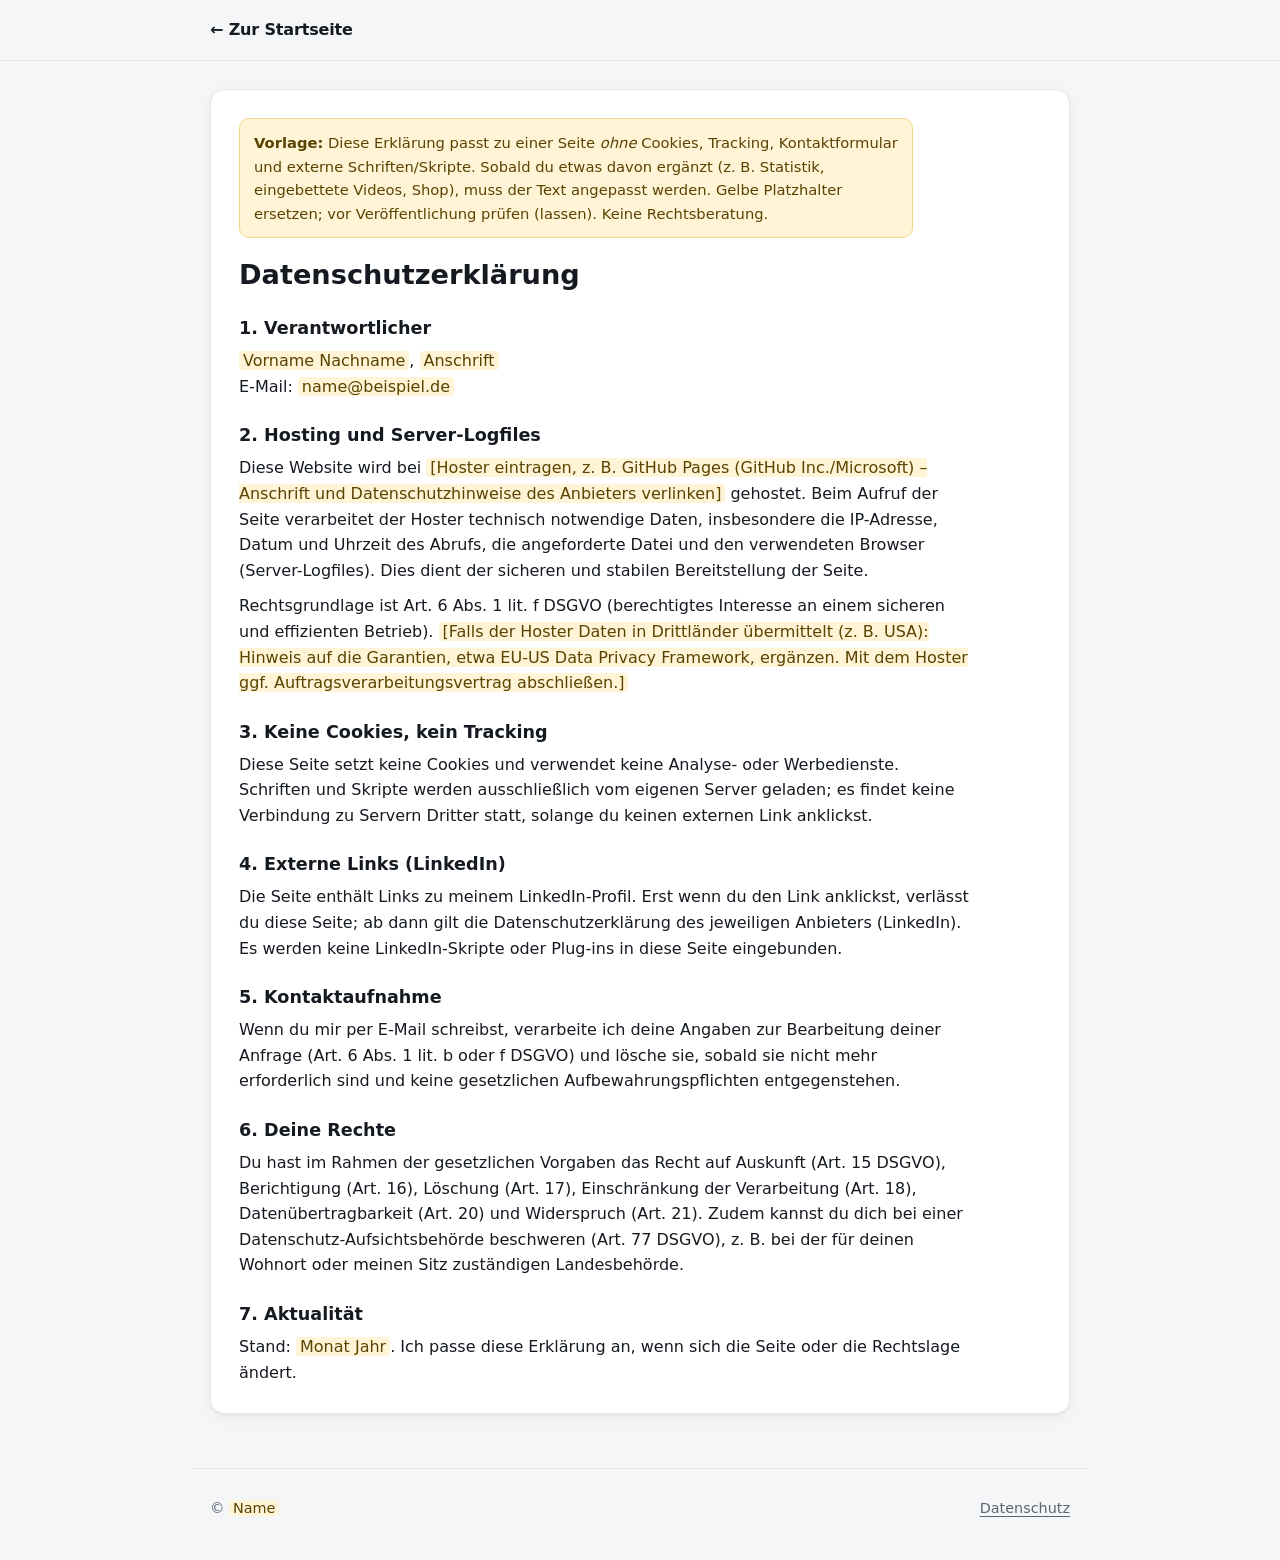
==== datenschutz.html @ 3ba8a784 "Add files via upload Landingpage_SM_V01" ====
<!doctype html>
<html lang="de">
<head>
  <meta charset="utf-8">
  <meta name="viewport" content="width=device-width, initial-scale=1">
  <title>Datenschutzerklärung</title>
  <meta name="color-scheme" content="light dark">
  <meta http-equiv="Content-Security-Policy" content="default-src 'self'; img-src 'self' data:; object-src 'none'; base-uri 'self'; form-action 'none'">
  <link rel="stylesheet" href="css/style.css">
</head>
<body>
  <header class="topbar">
    <div class="wrap topbar-in">
      <a class="brand" href="index.html">← Zur Startseite</a>
    </div>
  </header>

  <main class="wrap">
    <article class="legal">
      <p class="notice"><strong>Vorlage:</strong> Diese Erklärung passt zu einer Seite <em>ohne</em> Cookies, Tracking, Kontaktformular und externe Schriften/Skripte. Sobald du etwas davon ergänzt (z. B. Statistik, eingebettete Videos, Shop), muss der Text angepasst werden. Gelbe Platzhalter ersetzen; vor Veröffentlichung prüfen (lassen). Keine Rechtsberatung.</p>

      <h1>Datenschutzerklärung</h1>

      <h2>1. Verantwortlicher</h2>
      <p>
        <span class="ph">Vorname Nachname</span>, <span class="ph">Anschrift</span><br>
        E-Mail: <span class="ph">name@beispiel.de</span>
      </p>

      <h2>2. Hosting und Server-Logfiles</h2>
      <p>Diese Website wird bei <span class="ph">[Hoster eintragen, z. B. GitHub Pages (GitHub Inc./Microsoft) – Anschrift und Datenschutzhinweise des Anbieters verlinken]</span> gehostet. Beim Aufruf der Seite verarbeitet der Hoster technisch notwendige Daten, insbesondere die IP-Adresse, Datum und Uhrzeit des Abrufs, die angeforderte Datei und den verwendeten Browser (Server-Logfiles). Dies dient der sicheren und stabilen Bereitstellung der Seite.</p>
      <p>Rechtsgrundlage ist Art. 6 Abs. 1 lit. f DSGVO (berechtigtes Interesse an einem sicheren und effizienten Betrieb). <span class="ph">[Falls der Hoster Daten in Drittländer übermittelt (z. B. USA): Hinweis auf die Garantien, etwa EU-US Data Privacy Framework, ergänzen. Mit dem Hoster ggf. Auftragsverarbeitungsvertrag abschließen.]</span></p>

      <h2>3. Keine Cookies, kein Tracking</h2>
      <p>Diese Seite setzt keine Cookies und verwendet keine Analyse- oder Werbedienste. Schriften und Skripte werden ausschließlich vom eigenen Server geladen; es findet keine Verbindung zu Servern Dritter statt, solange du keinen externen Link anklickst.</p>

      <h2>4. Externe Links (LinkedIn)</h2>
      <p>Die Seite enthält Links zu meinem LinkedIn-Profil. Erst wenn du den Link anklickst, verlässt du diese Seite; ab dann gilt die Datenschutzerklärung des jeweiligen Anbieters (LinkedIn). Es werden keine LinkedIn-Skripte oder Plug-ins in diese Seite eingebunden.</p>

      <h2>5. Kontaktaufnahme</h2>
      <p>Wenn du mir per E-Mail schreibst, verarbeite ich deine Angaben zur Bearbeitung deiner Anfrage (Art. 6 Abs. 1 lit. b oder f DSGVO) und lösche sie, sobald sie nicht mehr erforderlich sind und keine gesetzlichen Aufbewahrungspflichten entgegenstehen.</p>

      <h2>6. Deine Rechte</h2>
      <p>Du hast im Rahmen der gesetzlichen Vorgaben das Recht auf Auskunft (Art. 15 DSGVO), Berichtigung (Art. 16), Löschung (Art. 17), Einschränkung der Verarbeitung (Art. 18), Datenübertragbarkeit (Art. 20) und Widerspruch (Art. 21). Zudem kannst du dich bei einer Datenschutz-Aufsichtsbehörde beschweren (Art. 77 DSGVO), z. B. bei der für deinen Wohnort oder meinen Sitz zuständigen Landesbehörde.</p>

      <h2>7. Aktualität</h2>
      <p>Stand: <span class="ph">Monat Jahr</span>. Ich passe diese Erklärung an, wenn sich die Seite oder die Rechtslage ändert.</p>
    </article>
  </main>

  <footer class="wrap foot">
    <span>© <span class="ph">Name</span></span>
    <nav aria-label="Rechtliches">
      <a href="datenschutz.html">Datenschutz</a>
    </nav>
  </footer>
</body>
</html>
---- css/style.css ----
/* ==========================================================
   Persönliche Homepage – Styles
   Keine externen Schriften/Ressourcen (DSGVO: keine Verbindung zu Dritten)

   Aufbau:
   1) Farben/Tokens (hell, dunkel automatisch oder per data-theme)
   2) Grundlagen, Kopfzeile, Reiter
   3) Bausteine (Hero, Zeitleiste, Karten, Chips, Projekte, Shop)
   4) Layout-Varianten via <html data-layout="...">
        klassisch (Standard) | seitenleiste | kacheln
   5) Rechtstexte, Fußzeile, Mobil
   ========================================================== */

/* ---------- 1) Tokens ---------- */
:root {
  --bg: #f5f6f8;
  --surface: #ffffff;
  --text: #151a21;
  --muted: #5b6673;
  --line: #e3e7ec;
  --accent: #0e7490;
  --accent-soft: #e0f2f7;
  --accent-ink: #ffffff;
  --hero-a: #0e7490;
  --hero-b: #3b4fd6;
  --hero-ink: #ffffff;
  --warn-bg: #fff4d6;
  --warn-ink: #5a4300;
  --warn-line: #f0d58a;
  --ok: #16803c;
  --radius: 14px;
  --shadow: 0 1px 2px rgba(16, 24, 40, .05), 0 4px 16px rgba(16, 24, 40, .05);
  --w: 900px;
  --font: system-ui, -apple-system, "Segoe UI", Roboto, "Helvetica Neue", Arial, sans-serif;
  color-scheme: light dark;
}
:root[data-theme="light"] { color-scheme: light; }
:root[data-theme="dark"] {
  color-scheme: dark;
  --bg: #0e1217; --surface: #161c24; --text: #e8ecf1; --muted: #9aa6b4; --line: #26303b;
  --accent: #38bdd8; --accent-soft: #12303a; --accent-ink: #04222b;
  --hero-a: #0d3d4d; --hero-b: #232a63; --hero-ink: #eaf2f7;
  --warn-bg: #3a3013; --warn-ink: #f3e2ae; --warn-line: #6b5a22; --ok: #4ade80;
  --shadow: none;
}
@media (prefers-color-scheme: dark) {
  :root:not([data-theme="light"]) {
    --bg: #0e1217; --surface: #161c24; --text: #e8ecf1; --muted: #9aa6b4; --line: #26303b;
    --accent: #38bdd8; --accent-soft: #12303a; --accent-ink: #04222b;
    --hero-a: #0d3d4d; --hero-b: #232a63; --hero-ink: #eaf2f7;
    --warn-bg: #3a3013; --warn-ink: #f3e2ae; --warn-line: #6b5a22; --ok: #4ade80;
    --shadow: none;
  }
}

/* ---------- 2) Grundlagen ---------- */
*, *::before, *::after { box-sizing: border-box; }
[hidden] { display: none !important; }
html { -webkit-text-size-adjust: 100%; scroll-behavior: smooth; }
body { margin: 0; background: var(--bg); color: var(--text); font: 16px/1.6 var(--font); }
a { color: var(--accent); text-underline-offset: 3px; }
a:hover { text-decoration-thickness: 2px; }
:focus-visible { outline: 3px solid var(--accent); outline-offset: 2px; border-radius: 6px; }
h1, h2, h3 { line-height: 1.25; margin: 0; }
p { margin: 0; }

.wrap { width: 100%; max-width: var(--w); margin: 0 auto; padding: 0 20px; }
.skip { position: absolute; left: -999px; top: 8px; background: var(--surface); padding: 8px 12px; border-radius: 8px; z-index: 100; }
.skip:focus { left: 12px; }

.topbar {
  position: sticky; top: 0; z-index: 20;
  background: color-mix(in srgb, var(--bg) 88%, transparent);
  backdrop-filter: saturate(1.4) blur(10px);
  border-bottom: 1px solid var(--line);
}
.topbar-in { display: flex; align-items: center; justify-content: space-between; gap: 16px; min-height: 60px; }
.brand { font-weight: 700; letter-spacing: -.01em; color: var(--text); text-decoration: none; white-space: nowrap; }
.tabs { display: flex; gap: 4px; overflow-x: auto; scrollbar-width: none; padding: 8px 0; }
.tabs::-webkit-scrollbar { display: none; }
.tab {
  font: inherit; font-weight: 600; font-size: .95rem; color: var(--muted); background: transparent;
  border: 0; border-radius: 999px; padding: 8px 16px; cursor: pointer; white-space: nowrap;
  transition: background .15s, color .15s;
}
.tab:hover { color: var(--text); background: var(--accent-soft); }
.tab[aria-selected="true"] { background: var(--accent); color: var(--accent-ink); }

main.wrap { padding-top: 28px; padding-bottom: 24px; outline: none; }

/* ---------- 3) Bausteine ---------- */
.hero {
  display: flex; gap: 22px; align-items: flex-start;
  background: var(--surface); border: 1px solid var(--line); border-radius: calc(var(--radius) + 4px);
  padding: 28px; box-shadow: var(--shadow);
}
.avatar {
  flex: none; width: 84px; height: 84px; border-radius: 50%; display: grid; place-items: center; overflow: hidden;
  background: linear-gradient(135deg, var(--accent), color-mix(in srgb, var(--accent) 55%, #6366f1));
  color: var(--accent-ink); font-size: 1.9rem; font-weight: 700; letter-spacing: .02em;
}
.avatar img { width: 100%; height: 100%; object-fit: cover; object-position: 50% 28%; display: block; }
.avatar-col { flex: none; display: flex; flex-direction: row; align-items: center; gap: 12px; }
.hero-leitspruch { margin: 0; max-width: 130px; text-align: left; font-size: .78rem; font-style: italic; line-height: 1.3; color: var(--muted); }
.hero h1 { font-size: clamp(1.6rem, 4vw, 2.1rem); letter-spacing: -.02em; }
.hero .subtitle { color: var(--accent); font-weight: 600; margin-top: 4px; }
.hero .place { color: var(--muted); font-size: .92rem; margin-top: 2px; }
.hero .summary { margin-top: 14px; max-width: 62ch; white-space: pre-line; }
.actions { display: flex; flex-wrap: wrap; gap: 10px; margin-top: 18px; }
.btn {
  display: inline-flex; align-items: center; gap: 8px; padding: 9px 16px; border-radius: 999px;
  font-weight: 600; font-size: .93rem; text-decoration: none; border: 1px solid var(--accent); color: var(--accent); background: transparent;
}
.btn:hover { background: var(--accent-soft); }
.btn.primary { background: var(--accent); color: var(--accent-ink); }
.btn.primary:hover { filter: brightness(1.08); }

.stats { display: none; }
.stat { background: var(--surface); border: 1px solid var(--line); border-radius: var(--radius); padding: 16px 20px; box-shadow: var(--shadow); }
.stat b { display: block; font-size: 2rem; line-height: 1.1; color: var(--accent); letter-spacing: -.02em; }
.stat span { color: var(--muted); font-size: .9rem; }

.person { display: flex; flex-direction: column; }
.col-side, .col-main { display: contents; }
.hero { order: 1; }
.stats { order: 2; }
.sec-karriere { order: 3; }
.sec-qualifikationen { order: 4; }
.sec-kompetenzen { order: 5; }

.section { margin-top: 40px; }
.section > h2 { display: flex; align-items: center; gap: 12px; font-size: 1.3rem; letter-spacing: -.01em; margin-bottom: 18px; }
.section > h2::before { content: ""; width: 5px; height: 1.3em; border-radius: 3px; background: var(--accent); }
.count { font-size: .8rem; font-weight: 600; color: var(--muted); background: var(--surface); border: 1px solid var(--line); border-radius: 999px; padding: 1px 10px; }

.timeline { list-style: none; margin: 0; padding: 0 0 0 22px; border-left: 2px solid var(--line); }
.tl-item { position: relative; padding: 0 0 8px 18px; margin-bottom: 18px; }
.tl-item::before { content: ""; position: absolute; left: -29px; top: 6px; width: 12px; height: 12px; border-radius: 50%; background: var(--bg); border: 3px solid var(--accent); }
.tl-item.is-current::before { background: var(--accent); }
.tl-card { background: var(--surface); border: 1px solid var(--line); border-radius: var(--radius); padding: 16px 18px; box-shadow: var(--shadow); }
.tl-head { display: flex; flex-wrap: wrap; align-items: center; gap: 10px; }
.tl-head h3 { font-size: 1.05rem; }
.tl-org { font-weight: 600; margin-top: 2px; }
.tl-date { color: var(--muted); font-size: .9rem; margin-top: 2px; }
.tl-desc { margin-top: 10px; white-space: pre-line; font-size: .95rem; }
.badge { font-size: .72rem; font-weight: 700; text-transform: uppercase; letter-spacing: .05em; padding: 2px 9px; border-radius: 999px; background: var(--accent-soft); color: var(--accent); }
.badge.muted { background: transparent; border: 1px solid var(--line); color: var(--muted); }

.grid { list-style: none; margin: 0; padding: 0; display: grid; grid-template-columns: repeat(auto-fill, minmax(270px, 1fr)); gap: 14px; }
.qcard { background: var(--surface); border: 1px solid var(--line); border-radius: var(--radius); padding: 16px 18px; box-shadow: var(--shadow); display: flex; flex-direction: column; gap: 4px; }
.qcard h3 { font-size: 1rem; }
.q-org { font-weight: 600; font-size: .93rem; }
.q-date { color: var(--muted); font-size: .88rem; }
.q-desc { font-size: .9rem; margin-top: 6px; white-space: pre-line; }
.q-link { margin-top: auto; padding-top: 8px; font-size: .9rem; font-weight: 600; }
.tag { align-self: flex-start; font-size: .7rem; font-weight: 700; text-transform: uppercase; letter-spacing: .06em; padding: 2px 9px; border-radius: 999px; border: 1px solid var(--line); color: var(--muted); margin-bottom: 4px; }
.tag-ausbildung { border-color: var(--accent); color: var(--accent); }

.chips { list-style: none; margin: 0; padding: 0; display: flex; flex-wrap: wrap; gap: 8px; }
.chip { background: var(--accent-soft); color: var(--text); border-radius: 999px; padding: 6px 14px; font-size: .92rem; font-weight: 500; }
.empty { color: var(--muted); font-style: italic; }

/* Projekte */
.page-head { margin-bottom: 22px; }
.page-head h1 { font-size: 1.7rem; letter-spacing: -.02em; }
.page-head p { color: var(--muted); margin-top: 6px; max-width: 62ch; }
.pgroup-title { font-size: 1.05rem; font-weight: 700; color: var(--muted); letter-spacing: .01em; margin: 0 0 16px; }
.pdivider { border: 0; border-top: 1px solid var(--line); margin: 34px 0; }
.pgrid { list-style: none; margin: 0; padding: 0; display: grid; grid-template-columns: repeat(auto-fill, minmax(290px, 1fr)); gap: 18px; }
.pcard { background: var(--surface); border: 1px solid var(--line); border-radius: var(--radius); box-shadow: var(--shadow); overflow: hidden; display: flex; flex-direction: column; }
.pshot { aspect-ratio: 16 / 10; display: grid; place-items: center; border-bottom: 1px solid var(--line); background: linear-gradient(135deg, var(--accent-soft), var(--bg)); }
.pshot img { width: 100%; height: 100%; object-fit: cover; object-position: top; display: block; }
.pshot.is-empty { color: var(--muted); font-size: .85rem; align-content: center; justify-items: center; gap: 6px; }
.pshot.is-empty svg { width: 34px; height: 34px; opacity: .7; }
.pbody { padding: 16px 18px 18px; display: flex; flex-direction: column; gap: 10px; flex: 1; }
.pbody h3 { font-size: 1.1rem; }
.phead { display: flex; align-items: center; justify-content: space-between; gap: 10px; }
.pdesc { font-size: .95rem; }
.ptags { list-style: none; margin: 0; padding: 0; display: flex; flex-wrap: wrap; gap: 6px; }
.ptag { font-size: .78rem; padding: 2px 9px; border-radius: 999px; border: 1px solid var(--line); color: var(--muted); }
.plink { margin-top: auto; font-weight: 600; font-size: .92rem; }

/* Business-Projekte: Icon statt Screenshot */
.pdesc-row { display: flex; gap: 12px; align-items: flex-start; }
.picon { flex: none; display: flex; align-items: center; justify-content: center; width: 34px; height: 34px; border-radius: 10px; background: var(--accent-soft); }
.picon svg { width: 20px; height: 20px; color: var(--accent); }
.pdesc-row .pdesc { flex: 1; min-width: 0; }

/* Private Projekte: kompakte Zeilen statt Karten */
.pgrid-rows { grid-template-columns: 1fr; gap: 10px; }
.pcard-row { flex-direction: row; align-items: center; }
.pcard-row .pbody { padding: 14px 16px; gap: 6px; }
.pcard-row .pdesc { font-size: .9rem; }
.pshot-sm { flex: none; width: 128px; height: 88px; margin: 10px; border-radius: var(--radius); aspect-ratio: auto; border-bottom: 0; }
.pshot-sm img { border-radius: var(--radius); }
.pshot-sm.is-empty svg { width: 22px; height: 22px; }
@media (max-width: 640px) {
  .pcard-row { flex-direction: row; }
  .pshot-sm { width: 84px; height: 64px; margin: 8px; }
  .pcard-row .pbody { padding: 10px 12px; }
}

/* Shop-Platzhalter */
.placeholder-card { text-align: center; background: var(--surface); border: 1px dashed var(--line); border-radius: calc(var(--radius) + 4px); padding: 56px 24px; box-shadow: var(--shadow); }
.placeholder-card svg { width: 46px; height: 46px; color: var(--accent); margin-bottom: 14px; }
.placeholder-card h1 { font-size: 1.5rem; }
.placeholder-card p { color: var(--muted); max-width: 52ch; margin: 10px auto 0; }
.placeholder-card .actions { justify-content: center; }

/* ---------- 4a) Layout „seitenleiste“ ---------- */
[data-layout="seitenleiste"] { --w: 1080px; }
[data-layout="seitenleiste"] .person { display: grid; grid-template-columns: 310px minmax(0, 1fr); gap: 28px; align-items: start; }
[data-layout="seitenleiste"] .col-side { display: flex; flex-direction: column; gap: 20px; }
[data-layout="seitenleiste"] .col-main { display: block; }
[data-layout="seitenleiste"] .hero,
[data-layout="seitenleiste"] .stats,
[data-layout="seitenleiste"] .section { order: 0; }
[data-layout="seitenleiste"] .hero { flex-direction: column; gap: 16px; padding: 24px; }
[data-layout="seitenleiste"] .hero h1 { font-size: 1.6rem; }
[data-layout="seitenleiste"] .hero .avatar { width: 116px; height: 116px; }
[data-layout="seitenleiste"] .hero .summary { font-size: .95rem; }
[data-layout="seitenleiste"] .col-side .section { margin-top: 0; background: var(--surface); border: 1px solid var(--line); border-radius: var(--radius); padding: 20px; box-shadow: var(--shadow); }
[data-layout="seitenleiste"] .col-side .section > h2 { font-size: 1.05rem; margin-bottom: 14px; }
[data-layout="seitenleiste"] .col-side .chip { font-size: .85rem; padding: 4px 11px; }
[data-layout="seitenleiste"] .grid { grid-template-columns: repeat(auto-fill, minmax(230px, 1fr)); }
@media (min-width: 861px) {
  [data-layout="seitenleiste"] .col-main > .section:first-child { margin-top: 0; }
}
@media (min-height: 780px) and (min-width: 861px) {
  [data-layout="seitenleiste"] .col-side { position: sticky; top: 84px; }
}
@media (max-width: 860px) {
  [data-layout="seitenleiste"] .person { display: flex; flex-direction: column; gap: 0; }
  [data-layout="seitenleiste"] .col-side, [data-layout="seitenleiste"] .col-main { display: contents; }
  [data-layout="seitenleiste"] .hero { order: 1; }
  [data-layout="seitenleiste"] .sec-karriere { order: 3; margin-top: 40px; }
  [data-layout="seitenleiste"] .sec-qualifikationen { order: 4; }
  [data-layout="seitenleiste"] .sec-kompetenzen { order: 5; margin-top: 40px; }
  [data-layout="seitenleiste"] .hero { flex-direction: row; }
}

/* ---------- 4b) Layout „kacheln“ (Bento-Raster) ---------- */
[data-layout="kacheln"] { --w: 1080px; }
[data-layout="kacheln"] .person { display: grid; grid-template-columns: repeat(12, minmax(0, 1fr)); gap: 16px; align-items: start; }
[data-layout="kacheln"] .hero {
  grid-column: 1 / -1; grid-row: 1; align-items: center; border: 0; padding: 34px;
  background: linear-gradient(135deg, var(--hero-a), var(--hero-b)); color: var(--hero-ink);
}
[data-layout="kacheln"] .hero .avatar { width: 120px; height: 120px; background: rgba(255,255,255,.18); color: var(--hero-ink); border: 2px solid rgba(255,255,255,.35); }
[data-layout="kacheln"] .hero .subtitle { color: var(--hero-ink); opacity: .92; }
[data-layout="kacheln"] .hero .place { color: var(--hero-ink); opacity: .75; }
[data-layout="kacheln"] .hero .hero-leitspruch { color: var(--hero-ink); opacity: .75; }
[data-layout="kacheln"] .hero .btn { color: var(--hero-ink); border-color: rgba(255,255,255,.55); }
[data-layout="kacheln"] .hero .btn:hover { background: rgba(255,255,255,.14); }
[data-layout="kacheln"] .hero .btn.primary { background: #fff; color: #0b2f3a; border-color: #fff; }
[data-layout="kacheln"] .stats { grid-column: 1 / -1; grid-row: 2; display: grid; grid-template-columns: repeat(3, 1fr); gap: 16px; }
[data-layout="kacheln"] .section {
  margin-top: 0; background: var(--surface); border: 1px solid var(--line); border-radius: calc(var(--radius) + 4px);
  padding: 22px; box-shadow: var(--shadow);
}
[data-layout="kacheln"] .sec-karriere { grid-column: 1 / span 7; grid-row: 3; order: 0; }
[data-layout="kacheln"] .sec-kompetenzen { grid-column: 1 / span 7; grid-row: 4; order: 0; }
[data-layout="kacheln"] .sec-qualifikationen { grid-column: 8 / -1; grid-row: 3 / span 2; order: 0; }
[data-layout="kacheln"] .hero, [data-layout="kacheln"] .stats { order: 0; }
[data-layout="kacheln"] .section > h2 { font-size: 1.1rem; margin-bottom: 16px; }
[data-layout="kacheln"] .tl-card { background: transparent; border: 0; box-shadow: none; padding: 0; }
[data-layout="kacheln"] .timeline { padding-left: 16px; }
[data-layout="kacheln"] .tl-item { padding-left: 14px; margin-bottom: 10px; }
[data-layout="kacheln"] .tl-item::before { left: -23px; }
[data-layout="kacheln"] .tl-item + .tl-item .tl-card { border-top: 0; }
[data-layout="kacheln"] .grid { grid-template-columns: 1fr; gap: 10px; }
[data-layout="kacheln"] .qcard { background: var(--bg); box-shadow: none; padding: 12px 14px; }
[data-layout="kacheln"] .chip { font-size: .85rem; padding: 4px 11px; }
/* Variante D: Kacheln ohne Kennzahlen-Reihe */
[data-layout="kacheln"][data-kennzahlen="aus"] .stats { display: none; }
[data-layout="kacheln"][data-kennzahlen="aus"] .sec-karriere { grid-row: 2; }
[data-layout="kacheln"][data-kennzahlen="aus"] .sec-kompetenzen { grid-row: 3; }
[data-layout="kacheln"][data-kennzahlen="aus"] .sec-qualifikationen { grid-row: 2 / span 2; }
@media (max-width: 860px) {
  [data-layout="kacheln"] .person { display: flex; flex-direction: column; }
  [data-layout="kacheln"] .hero { order: 1; padding: 24px; align-items: flex-start; }
  [data-layout="kacheln"] .stats { order: 2; grid-template-columns: repeat(3, 1fr); gap: 10px; }
  [data-layout="kacheln"] .stat { padding: 12px; }
  [data-layout="kacheln"] .stat b { font-size: 1.5rem; }
  [data-layout="kacheln"] .sec-karriere { order: 3; }
  [data-layout="kacheln"] .sec-qualifikationen { order: 4; }
  [data-layout="kacheln"] .sec-kompetenzen { order: 5; }
}

/* ---------- 5) Fußzeile, Rechtstexte, Mobil ---------- */
.foot { display: flex; flex-wrap: wrap; justify-content: space-between; gap: 10px 20px; padding-top: 28px; padding-bottom: 40px; margin-top: 30px; border-top: 1px solid var(--line); color: var(--muted); font-size: .9rem; }
.foot nav { display: flex; gap: 18px; }
.foot a { color: var(--muted); }
.foot a:hover { color: var(--accent); }

.legal { background: var(--surface); border: 1px solid var(--line); border-radius: var(--radius); padding: 28px; box-shadow: var(--shadow); }
.legal h1 { font-size: 1.7rem; margin-bottom: 16px; }
.legal h2 { font-size: 1.1rem; margin: 26px 0 8px; }
.legal p, .legal li { max-width: 72ch; }
.legal p + p { margin-top: 10px; }
.legal ul { padding-left: 20px; }
.notice { background: var(--warn-bg); color: var(--warn-ink); border: 1px solid var(--warn-line); border-radius: 10px; padding: 12px 14px; font-size: .92rem; margin-bottom: 20px; }
.ph { background: var(--warn-bg); color: var(--warn-ink); padding: 0 4px; border-radius: 4px; }

@media (max-width: 640px) {
  .topbar-in { flex-wrap: wrap; padding-top: 6px; }
  .tabs { width: 100%; }
  .hero { flex-direction: column; padding: 22px; }
  .avatar { width: 72px; height: 72px; font-size: 1.6rem; }
  [data-layout="seitenleiste"] .hero, [data-layout="kacheln"] .hero { flex-direction: column; }
}
@media (prefers-reduced-motion: reduce) { html { scroll-behavior: auto; } * { transition: none !important; } }
@media print { .topbar, .foot nav, .actions { display: none; } body { background: #fff; } }

/* ==== HERO-VARIANTEN D, D1, D2, D3 (Kachel-Layout ohne Kennzahlen) ====
   Aktivierung über config.js: layout: "kacheln-ohne-kennzahlen" (D), "kacheln-d1", "kacheln-d2", "kacheln-d3"
   Die Motive (Skyline, Sterne) sind eingebettete SVGs: keine externen Ressourcen. */
[data-hero] .hero { position: relative; overflow: hidden; isolation: isolate; }
[data-hero] .hero > * { position: relative; z-index: 1; }
[data-hero] .hero h1 { letter-spacing: -.025em; }
[data-hero] .hero .place::before {
  content: ""; display: inline-block; width: 15px; height: 15px; margin-right: 6px; vertical-align: -2px;
  background: url("[data-uri]") center / contain no-repeat;
}

/* --- D: Skyline im Abendlicht --- */
[data-hero="d"] .hero {
  padding: 40px 42px 118px; align-items: center; gap: 30px;
  background:
    radial-gradient(120% 80% at 50% 125%, rgba(255, 158, 84, .42), transparent 62%),
    linear-gradient(180deg, #0a1330 0%, #12305a 60%, #1b4068 100%);
  border: 1px solid rgba(255, 255, 255, .1);
  box-shadow: 0 18px 50px rgba(2, 8, 24, .45);
}
[data-hero="d"] .hero::before {
  content: ""; position: absolute; inset: auto 0 0 0; height: 150px; z-index: 0; pointer-events: none;
  background:
    url("[data-uri]") repeat-x left bottom / auto 120px,
    url("[data-uri]") repeat-x 90px bottom / auto 150px;
}
[data-hero="d"] .hero::after {
  content: ""; position: absolute; inset: 0 0 45% 0; z-index: 0; pointer-events: none; opacity: .8;
  background: url("[data-uri]") repeat left top;
}
[data-hero="d"] .hero .avatar {
  width: 132px; height: 132px; border: 3px solid rgba(255, 255, 255, .9);
  box-shadow: 0 0 0 7px rgba(56, 189, 216, .22), 0 0 44px rgba(255, 170, 90, .35), 0 12px 34px rgba(0, 0, 0, .5);
}
[data-hero="d"] .hero h1 { font-size: clamp(2rem, 5vw, 2.9rem); }
[data-hero="d"] .hero .subtitle { letter-spacing: .01em; }

/* --- D1: Glas und Lichter (Nachtstadt, Bokeh) --- */
html[data-hero="d1"] { overflow-x: clip; }
[data-hero="d1"] .person { position: relative; isolation: isolate; }
[data-hero="d1"] .person::before {
  content: ""; position: absolute; z-index: -1; pointer-events: none; left: -50px; right: -50px; top: -40px; height: 470px;
  background:
    radial-gradient(circle 120px at 9% 34%, rgba(255, 150, 70, .55), transparent 70%),
    radial-gradient(circle 190px at 88% 18%, rgba(45, 190, 220, .50), transparent 70%),
    radial-gradient(circle 140px at 70% 92%, rgba(236, 72, 153, .38), transparent 70%),
    radial-gradient(circle 210px at 26% 96%, rgba(70, 110, 255, .42), transparent 70%),
    radial-gradient(circle 46px at 42% 12%, rgba(255, 210, 120, .55), transparent 72%),
    radial-gradient(circle 34px at 58% 70%, rgba(120, 240, 255, .45), transparent 72%),
    radial-gradient(circle 60px at 95% 62%, rgba(255, 130, 200, .40), transparent 72%);
  filter: blur(3px);
}
[data-hero="d1"] .hero {
  padding: 40px 44px; gap: 32px; align-items: center;
  background: linear-gradient(135deg, rgba(255, 255, 255, .13), rgba(255, 255, 255, .04));
  -webkit-backdrop-filter: blur(22px) saturate(1.4); backdrop-filter: blur(22px) saturate(1.4);
  border: 1px solid rgba(255, 255, 255, .22);
  box-shadow: 0 20px 60px rgba(0, 0, 0, .45), inset 0 1px 0 rgba(255, 255, 255, .25);
}
[data-hero="d1"] .hero .avatar {
  width: 148px; height: 148px; border-radius: 34px; border: 1px solid rgba(255, 255, 255, .45);
  box-shadow: 0 14px 40px rgba(0, 0, 0, .5);
}
[data-hero="d1"] .hero .avatar img { border-radius: 0; }
[data-hero="d1"] .hero h1 { font-size: clamp(2rem, 5vw, 2.8rem); }

/* --- D2: Editorial-Raster --- */
[data-hero="d2"] .hero {
  flex-direction: row-reverse; justify-content: space-between; align-items: center; gap: 40px;
  padding: 44px 56px 44px 48px; color: #e8ecf1;
  background:
    linear-gradient(rgba(255, 255, 255, .05) 1px, transparent 1px) 0 0 / 44px 44px,
    linear-gradient(90deg, rgba(255, 255, 255, .05) 1px, transparent 1px) 0 0 / 44px 44px,
    linear-gradient(135deg, #0a101c, #111c30);
  border: 1px solid rgba(255, 255, 255, .1);
}
[data-hero="d2"] .hero .avatar {
  flex: none; width: 210px; height: 262px; border-radius: 6px; border: 0; background: #1a2436;
  box-shadow: 14px 14px 0 var(--accent);
}
[data-hero="d2"] .hero .avatar img { object-position: 50% 24%; }
[data-hero="d2"] .hero > div:not(.avatar) { flex: 1; min-width: 0; }
[data-hero="d2"] .hero h1 { font-size: clamp(2.3rem, 5.6vw, 3.4rem); line-height: 1.02; letter-spacing: -.035em; }
[data-hero="d2"] .hero h1::before {
  content: "PROFIL"; display: block; margin-bottom: 14px; font: 700 .74rem/1 ui-monospace, "SF Mono", Menlo, Consolas, monospace;
  letter-spacing: .3em; color: var(--accent);
}
[data-hero="d2"] .hero .subtitle { color: #e8ecf1; margin-top: 12px; padding-left: 12px; border-left: 3px solid var(--accent); }
[data-hero="d2"] .hero .summary { color: #b8c3d1; }

/* --- D3: Viewfinder mit Skyline-Linie --- */
[data-hero="d3"] .hero {
  padding: 42px 46px; gap: 36px; align-items: center;
  background:
    radial-gradient(90% 120% at 100% 0%, rgba(56, 189, 216, .16), transparent 60%),
    linear-gradient(135deg, #0a1220, #0f1d33);
  border: 1px solid rgba(255, 255, 255, .1);
  box-shadow: inset 0 -4px 0 var(--accent);
}
[data-hero="d3"] .hero::before {
  content: ""; position: absolute; right: 0; bottom: 4px; width: min(48%, 540px); height: 70%; z-index: 0; pointer-events: none;
  background: url("[data-uri]") no-repeat right bottom / contain; opacity: .38;
  -webkit-mask-image: linear-gradient(90deg, transparent 0%, #000 55%); mask-image: linear-gradient(90deg, transparent 0%, #000 55%);
}
[data-hero="d3"] .hero .avatar {
  width: 176px; height: 216px; border-radius: 0; overflow: visible; background: none; flex: none;
}
[data-hero="d3"] .hero .avatar img { border-radius: 14px; object-position: 50% 24%; box-shadow: 0 14px 36px rgba(0, 0, 0, .5); }
[data-hero="d3"] .hero .avatar::after {
  content: ""; position: absolute; inset: -10px; pointer-events: none;
  background:
    linear-gradient(var(--accent), var(--accent)) left top / 26px 2px no-repeat,
    linear-gradient(var(--accent), var(--accent)) left top / 2px 26px no-repeat,
    linear-gradient(var(--accent), var(--accent)) right top / 26px 2px no-repeat,
    linear-gradient(var(--accent), var(--accent)) right top / 2px 26px no-repeat,
    linear-gradient(var(--accent), var(--accent)) left bottom / 26px 2px no-repeat,
    linear-gradient(var(--accent), var(--accent)) left bottom / 2px 26px no-repeat,
    linear-gradient(var(--accent), var(--accent)) right bottom / 26px 2px no-repeat,
    linear-gradient(var(--accent), var(--accent)) right bottom / 2px 26px no-repeat;
}
[data-hero="d3"] .hero h1 { font-size: clamp(2.1rem, 5vw, 3rem); }
[data-hero="d3"] .hero .subtitle { color: var(--hero-ink); opacity: .95; }

@media (max-width: 860px) {
  [data-hero="d"] .hero { padding: 28px 24px 108px; }
  [data-hero="d1"] .hero { padding: 28px 24px; }
  [data-hero="d2"] .hero { padding: 28px 30px 34px 24px; flex-direction: column; align-items: flex-start; gap: 26px; }
  [data-hero="d2"] .hero .avatar { width: 150px; height: 188px; box-shadow: 10px 10px 0 var(--accent); }
  [data-hero="d3"] .hero { padding: 32px 24px; align-items: flex-start; }
  [data-hero="d3"] .hero .avatar { width: 140px; height: 172px; }
}
@media (max-width: 860px) {
  [data-hero="d1"] .person::before { left: 0; right: 0; top: -10px; }
}
@media (max-width: 640px) {
  [data-hero] .hero { flex-direction: column; align-items: flex-start; gap: 20px; }
  [data-hero="d2"] .hero { flex-direction: column; }
  [data-hero="d"] .hero .avatar { width: 104px; height: 104px; }
  [data-hero="d1"] .hero .avatar { width: 116px; height: 116px; border-radius: 26px; }
}

/* ==== HERO-VARIANTEN E1–E4 (freundlich, modern) ====
   Aktivierung über config.js: layout: "kacheln-e1", "kacheln-e2", "kacheln-e3" oder "kacheln-e4" */
[data-hero^="e"] .hero .place::before {
  content: ""; display: inline-block; width: 15px; height: 15px; margin-right: 6px; vertical-align: -2px;
  background: currentColor; -webkit-mask: url("[data-uri]") center / contain no-repeat; mask: url("[data-uri]") center / contain no-repeat;
}
[data-hero^="e"] .hero { position: relative; overflow: hidden; isolation: isolate; align-items: center; }
[data-hero^="e"] .hero > * { position: relative; z-index: 1; }
[data-hero^="e"] .hero h1 { letter-spacing: -.02em; }
[data-hero^="e"] .hero .place { opacity: .85; }
[data-hero^="e"] .hero .hero-leitspruch { opacity: .85; }

/* --- E1: Warmer Verlauf (Sonnenaufgang) --- */
[data-hero="e1"] .hero {
  padding: 44px 48px; gap: 36px; color: #2a1226; border: 0;
  background:
    radial-gradient(circle 190px at 93% 12%, rgba(255, 255, 255, .42), transparent 70%),
    radial-gradient(circle 150px at 66% 108%, rgba(255, 255, 255, .30), transparent 70%),
    linear-gradient(135deg, #ffbf78 0%, #ff8f7d 50%, #ff80ad 100%);
  box-shadow: 0 18px 44px rgba(255, 128, 140, .25);
}
[data-hero="e1"] .hero .avatar {
  width: 168px; height: 168px; border: 6px solid #fff; background: #fff;
  box-shadow: 0 16px 34px rgba(120, 30, 60, .35);
}
[data-hero="e1"] .hero h1 { font-size: clamp(2.1rem, 5vw, 3rem); color: #2a1226; }
[data-hero="e1"] .hero h1::before { content: "Hallo, ich bin"; display: block; margin-bottom: 6px; font-size: 1.05rem; font-weight: 600; letter-spacing: 0; opacity: .8; }
[data-hero="e1"] .hero .subtitle { color: #3a1a30; font-weight: 700; }
[data-hero="e1"] .hero .place { color: #3a1a30; }
[data-hero="e1"] .hero .hero-leitspruch { color: #3a1a30; }
[data-hero="e1"] .hero .summary { color: #3a1a30; }
[data-hero="e1"] .hero .btn { color: #2a1226; border-color: rgba(42, 18, 38, .55); }
[data-hero="e1"] .hero .btn:hover { background: rgba(255, 255, 255, .35); }
[data-hero="e1"] .hero .btn.primary { background: #2a1226; color: #fff; border-color: #2a1226; }

/* --- E2: Pastell-Blobs --- */
[data-hero="e2"] .hero {
  padding: 44px 48px; gap: 38px; color: #f2effc; border: 1px solid rgba(255, 255, 255, .12);
  background: url("[data-uri]") center / cover no-repeat, linear-gradient(140deg, #1a1442, #251b58);
}
[data-hero="e2"] .hero .avatar {
  width: 178px; height: 178px; border: 5px solid rgba(255, 255, 255, .9);
  border-radius: 58% 42% 55% 45% / 50% 58% 42% 50%;
  box-shadow: 0 16px 40px rgba(20, 10, 60, .55), 0 0 0 10px rgba(167, 139, 250, .22);
}
[data-hero="e2"] .hero h1 { font-size: clamp(2.1rem, 5vw, 3rem); color: #fff; }
[data-hero="e2"] .hero h1::before { content: "Schön, dass du da bist"; display: block; margin-bottom: 8px; font-size: .98rem; font-weight: 600; letter-spacing: 0; color: #7ef0dc; }
[data-hero="e2"] .hero .subtitle { color: #ffd1b8; font-weight: 700; }
[data-hero="e2"] .hero .place { color: #d8d0f5; }
[data-hero="e2"] .hero .hero-leitspruch { color: #d8d0f5; }
[data-hero="e2"] .hero .summary { color: #e6e0fa; }
[data-hero="e2"] .hero .btn { color: #f2effc; border-color: rgba(255, 255, 255, .5); }
[data-hero="e2"] .hero .btn:hover { background: rgba(255, 255, 255, .12); }
[data-hero="e2"] .hero .btn.primary { background: linear-gradient(90deg, #7ef0dc, #b9a4ff); color: #1a1442; border-color: transparent; }

/* --- E5: wie E2, aber mit rundem Foto --- */
[data-hero="e2"][data-foto="rund"] .hero .avatar {
  border-radius: 50%; width: 184px; height: 184px; border: 2px solid rgba(255, 255, 255, .35);
  box-shadow: 0 16px 40px rgba(20, 10, 60, .55);
}

/* --- E3: Mint-Welle (zweigeteilt) --- */
[data-hero="e3"] .hero {
  display: grid; grid-template-columns: 330px minmax(0, 1fr); gap: 0; padding: 0; color: #e8f1f6; border: 1px solid rgba(255, 255, 255, .1);
  background: linear-gradient(135deg, #0d1b2b, #12263a);
}
[data-hero="e3"] .hero::before {
  content: ""; position: absolute; z-index: 0; left: 0; top: 0; bottom: 0; width: 330px;
  background: url("[data-uri]") left top / 100% 100% no-repeat;
}
[data-hero="e3"] .hero .avatar {
  justify-self: center; width: 196px; height: 196px; margin-right: 26px; border: 6px solid #fff;
  box-shadow: 0 16px 34px rgba(6, 60, 70, .45);
}
[data-hero="e3"] .hero > div:not(.avatar) { padding: 44px 48px 44px 22px; }
[data-hero="e3"] .hero h1 { font-size: clamp(2.1rem, 5vw, 3rem); color: #fff; }
[data-hero="e3"] .hero h1::before { content: "Willkommen"; display: block; margin-bottom: 8px; font-size: .95rem; font-weight: 700; letter-spacing: .02em; color: #7cf0d8; }
[data-hero="e3"] .hero .subtitle { color: #bfeee6; font-weight: 700; }
[data-hero="e3"] .hero .place { color: #a9c4d1; }
[data-hero="e3"] .hero .hero-leitspruch { color: #a9c4d1; }
[data-hero="e3"] .hero .summary { color: #d5e3eb; }
[data-hero="e3"] .hero .btn { color: #e8f1f6; border-color: rgba(255, 255, 255, .5); }
[data-hero="e3"] .hero .btn.primary { background: #7cf0d8; color: #08303a; border-color: #7cf0d8; }

/* --- E4: Helle Papierkarte mit Textmarker --- */
[data-hero="e4"] .hero {
  padding: 46px 52px; gap: 44px; color: #1b2340; border: 0; background: #fffdf7;
  box-shadow: 0 22px 52px rgba(0, 0, 0, .4);
}
[data-hero="e4"] .hero::before {
  content: ""; position: absolute; z-index: 0; right: 0; top: 0; width: 46%; height: 100%; pointer-events: none;
  background:
    radial-gradient(circle 34px at 86% 18%, #ffd76a, transparent 34px),
    radial-gradient(circle 20px at 68% 78%, #ff9b9b, transparent 20px),
    radial-gradient(circle 26px at 94% 70%, #7cf0d8, transparent 26px),
    url("[data-uri]") right 24px bottom 22px / 14px 14px repeat;
  -webkit-mask-image: linear-gradient(90deg, transparent, #000 45%); mask-image: linear-gradient(90deg, transparent, #000 45%);
}
[data-hero="e4"] .hero .avatar {
  width: 176px; height: 176px; border-radius: 40px; border: 7px solid #fff; background: #fff; transform: rotate(-3deg);
  box-shadow: 0 16px 34px rgba(27, 35, 64, .28);
}
[data-hero="e4"] .hero h1 { font-size: clamp(2.1rem, 5vw, 3rem); color: #1b2340; }
[data-hero="e4"] .hero h1 {
  display: inline; padding: 0 8px; margin-left: -8px; -webkit-box-decoration-break: clone; box-decoration-break: clone;
  background: linear-gradient(transparent 58%, #ffd76a 58% 92%, transparent 92%);
}
[data-hero="e4"] .hero .subtitle { display: block; margin-top: 14px; color: #2c3763; font-weight: 700; }
[data-hero="e4"] .hero .place { color: #56608a; }
[data-hero="e4"] .hero .hero-leitspruch { color: #56608a; }
[data-hero="e4"] .hero .summary { color: #2f3a63; }
[data-hero="e4"] .hero .btn { color: #1b2340; border-color: rgba(27, 35, 64, .5); }
[data-hero="e4"] .hero .btn:hover { background: #f1ecdd; }
[data-hero="e4"] .hero .btn.primary { background: #1b2340; color: #fff; border-color: #1b2340; }

@media (max-width: 860px) {
  [data-hero="e1"] .hero, [data-hero="e2"] .hero { padding: 30px 24px; }
  [data-hero="e4"] .hero { padding: 32px 26px; }
  [data-hero="e3"] .hero { display: flex; flex-direction: column; align-items: flex-start; }
  [data-hero="e3"] .hero::before { width: 100%; height: 210px; bottom: auto; background: linear-gradient(135deg, #7cf0d8, #22b8c6); border-radius: 0 0 50% 50% / 0 0 34px 34px; }
  [data-hero="e3"] .hero .avatar { margin: 34px 0 0 24px; width: 150px; height: 150px; }
  [data-hero="e3"] .hero > div:not(.avatar) { padding: 26px 24px 30px; }
}
@media (max-width: 640px) {
  [data-hero^="e"] .hero { align-items: flex-start; }
  [data-hero="e1"] .hero .avatar, [data-hero="e2"] .hero .avatar, [data-hero="e4"] .hero .avatar { width: 128px; height: 128px; }
  [data-hero="e2"][data-foto="rund"] .hero .avatar { width: 132px; height: 132px; }
}
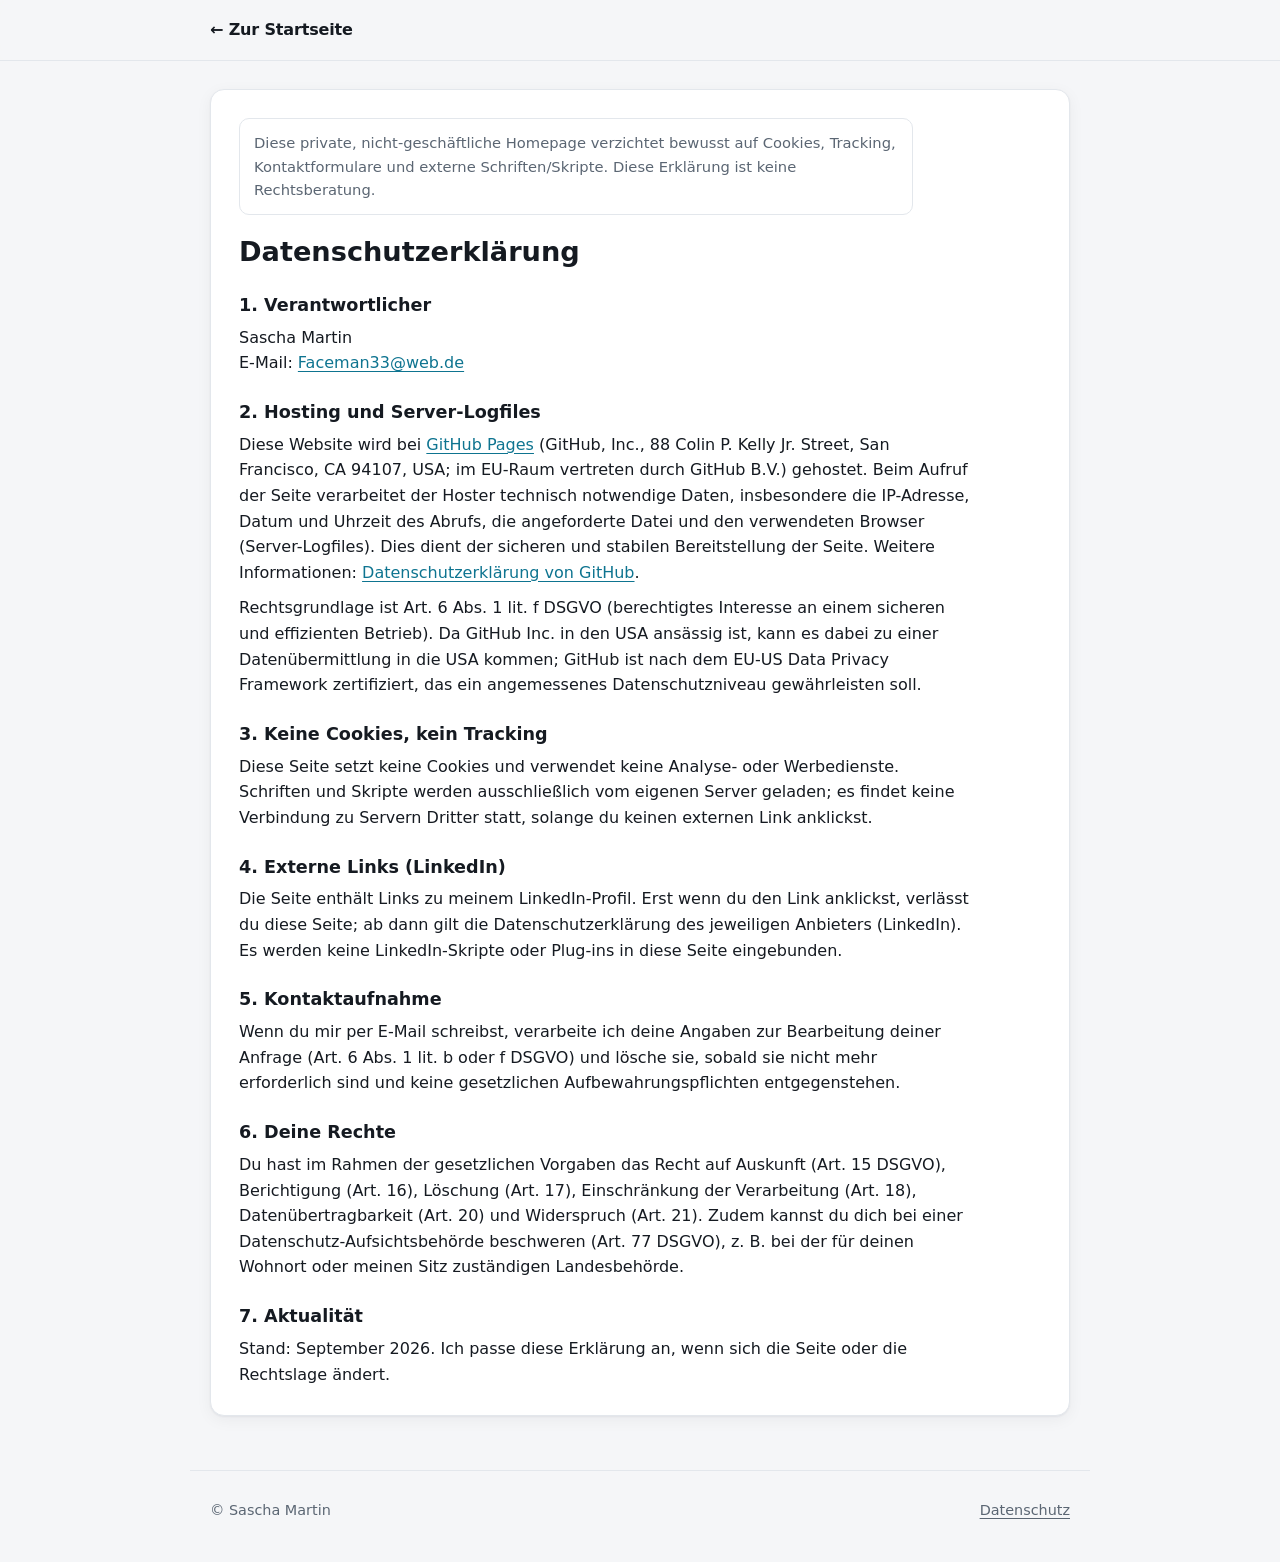
==== commit 2ae9e6de: "Landingpage_V02" ====
--- a/datenschutz.html
+++ b/datenschutz.html
@@ -17,19 +17,19 @@
 
   <main class="wrap">
     <article class="legal">
-      <p class="notice"><strong>Vorlage:</strong> Diese Erklärung passt zu einer Seite <em>ohne</em> Cookies, Tracking, Kontaktformular und externe Schriften/Skripte. Sobald du etwas davon ergänzt (z. B. Statistik, eingebettete Videos, Shop), muss der Text angepasst werden. Gelbe Platzhalter ersetzen; vor Veröffentlichung prüfen (lassen). Keine Rechtsberatung.</p>
+      <p class="note">Diese private, nicht-geschäftliche Homepage verzichtet bewusst auf Cookies, Tracking, Kontaktformulare und externe Schriften/Skripte. Diese Erklärung ist keine Rechtsberatung.</p>
 
       <h1>Datenschutzerklärung</h1>
 
       <h2>1. Verantwortlicher</h2>
       <p>
-        <span class="ph">Vorname Nachname</span>, <span class="ph">Anschrift</span><br>
-        E-Mail: <span class="ph">name@beispiel.de</span>
+        Sascha Martin<br>
+        E-Mail: <a href="mailto:Faceman33@web.de">Faceman33@web.de</a>
       </p>
 
       <h2>2. Hosting und Server-Logfiles</h2>
-      <p>Diese Website wird bei <span class="ph">[Hoster eintragen, z. B. GitHub Pages (GitHub Inc./Microsoft) – Anschrift und Datenschutzhinweise des Anbieters verlinken]</span> gehostet. Beim Aufruf der Seite verarbeitet der Hoster technisch notwendige Daten, insbesondere die IP-Adresse, Datum und Uhrzeit des Abrufs, die angeforderte Datei und den verwendeten Browser (Server-Logfiles). Dies dient der sicheren und stabilen Bereitstellung der Seite.</p>
-      <p>Rechtsgrundlage ist Art. 6 Abs. 1 lit. f DSGVO (berechtigtes Interesse an einem sicheren und effizienten Betrieb). <span class="ph">[Falls der Hoster Daten in Drittländer übermittelt (z. B. USA): Hinweis auf die Garantien, etwa EU-US Data Privacy Framework, ergänzen. Mit dem Hoster ggf. Auftragsverarbeitungsvertrag abschließen.]</span></p>
+      <p>Diese Website wird bei <a href="https://pages.github.com/" target="_blank" rel="noopener noreferrer">GitHub Pages</a> (GitHub, Inc., 88 Colin P. Kelly Jr. Street, San Francisco, CA 94107, USA; im EU-Raum vertreten durch GitHub B.V.) gehostet. Beim Aufruf der Seite verarbeitet der Hoster technisch notwendige Daten, insbesondere die IP-Adresse, Datum und Uhrzeit des Abrufs, die angeforderte Datei und den verwendeten Browser (Server-Logfiles). Dies dient der sicheren und stabilen Bereitstellung der Seite. Weitere Informationen: <a href="https://docs.github.com/site-policy/privacy-policies/github-general-privacy-statement" target="_blank" rel="noopener noreferrer">Datenschutzerklärung von GitHub</a>.</p>
+      <p>Rechtsgrundlage ist Art. 6 Abs. 1 lit. f DSGVO (berechtigtes Interesse an einem sicheren und effizienten Betrieb). Da GitHub Inc. in den USA ansässig ist, kann es dabei zu einer Datenübermittlung in die USA kommen; GitHub ist nach dem EU-US Data Privacy Framework zertifiziert, das ein angemessenes Datenschutzniveau gewährleisten soll.</p>
 
       <h2>3. Keine Cookies, kein Tracking</h2>
       <p>Diese Seite setzt keine Cookies und verwendet keine Analyse- oder Werbedienste. Schriften und Skripte werden ausschließlich vom eigenen Server geladen; es findet keine Verbindung zu Servern Dritter statt, solange du keinen externen Link anklickst.</p>
@@ -44,12 +44,12 @@
       <p>Du hast im Rahmen der gesetzlichen Vorgaben das Recht auf Auskunft (Art. 15 DSGVO), Berichtigung (Art. 16), Löschung (Art. 17), Einschränkung der Verarbeitung (Art. 18), Datenübertragbarkeit (Art. 20) und Widerspruch (Art. 21). Zudem kannst du dich bei einer Datenschutz-Aufsichtsbehörde beschweren (Art. 77 DSGVO), z. B. bei der für deinen Wohnort oder meinen Sitz zuständigen Landesbehörde.</p>
 
       <h2>7. Aktualität</h2>
-      <p>Stand: <span class="ph">Monat Jahr</span>. Ich passe diese Erklärung an, wenn sich die Seite oder die Rechtslage ändert.</p>
+      <p>Stand: September 2026. Ich passe diese Erklärung an, wenn sich die Seite oder die Rechtslage ändert.</p>
     </article>
   </main>
 
   <footer class="wrap foot">
-    <span>© <span class="ph">Name</span></span>
+    <span>© Sascha Martin</span>
     <nav aria-label="Rechtliches">
       <a href="datenschutz.html">Datenschutz</a>
     </nav>
--- a/css/style.css
+++ b/css/style.css
@@ -191,12 +191,28 @@
 .pcard-row { flex-direction: row; align-items: center; }
 .pcard-row .pbody { padding: 14px 16px; gap: 6px; }
 .pcard-row .pdesc { font-size: .9rem; }
-.pshot-sm { flex: none; width: 128px; height: 88px; margin: 10px; border-radius: var(--radius); aspect-ratio: auto; border-bottom: 0; }
-.pshot-sm img { border-radius: var(--radius); }
+.pshot-sm { flex: none; width: 112px; height: 112px; margin: 10px; border-radius: var(--radius); aspect-ratio: auto; border-bottom: 0; }
+.pshot-sm img { border-radius: calc(var(--radius) - 2px); width: 100%; height: 100%; object-fit: contain; object-position: center; cursor: zoom-in; }
+.pshot-sm img:hover { outline: 2px solid var(--accent); outline-offset: -2px; }
 .pshot-sm.is-empty svg { width: 22px; height: 22px; }
+
+/* Screenshot-Vollbild (Lightbox) */
+.lightbox {
+  display: none; position: fixed; inset: 0; z-index: 100; background: rgba(8, 10, 16, .86);
+  align-items: center; justify-content: center; padding: 28px;
+}
+.lightbox.is-open { display: flex; }
+.lightbox-img { max-width: min(94vw, 1100px); max-height: 90vh; width: auto; height: auto; border-radius: 10px; box-shadow: 0 20px 60px rgba(0,0,0,.5); }
+.lightbox-close {
+  position: absolute; top: 18px; right: 20px; width: 42px; height: 42px; border-radius: 50%;
+  background: rgba(255,255,255,.12); border: 1px solid rgba(255,255,255,.3); color: #fff;
+  display: grid; place-items: center; cursor: pointer;
+}
+.lightbox-close:hover { background: rgba(255,255,255,.22); }
+.lightbox-close svg { width: 18px; height: 18px; }
 @media (max-width: 640px) {
   .pcard-row { flex-direction: row; }
-  .pshot-sm { width: 84px; height: 64px; margin: 8px; }
+  .pshot-sm { width: 84px; height: 84px; margin: 8px; }
   .pcard-row .pbody { padding: 10px 12px; }
 }
 
@@ -301,6 +317,7 @@
 .legal ul { padding-left: 20px; }
 .notice { background: var(--warn-bg); color: var(--warn-ink); border: 1px solid var(--warn-line); border-radius: 10px; padding: 12px 14px; font-size: .92rem; margin-bottom: 20px; }
 .ph { background: var(--warn-bg); color: var(--warn-ink); padding: 0 4px; border-radius: 4px; }
+.note { background: var(--surface); color: var(--muted); border: 1px solid var(--line); border-radius: 10px; padding: 12px 14px; font-size: .92rem; margin-bottom: 20px; }
 
 @media (max-width: 640px) {
   .topbar-in { flex-wrap: wrap; padding-top: 6px; }
